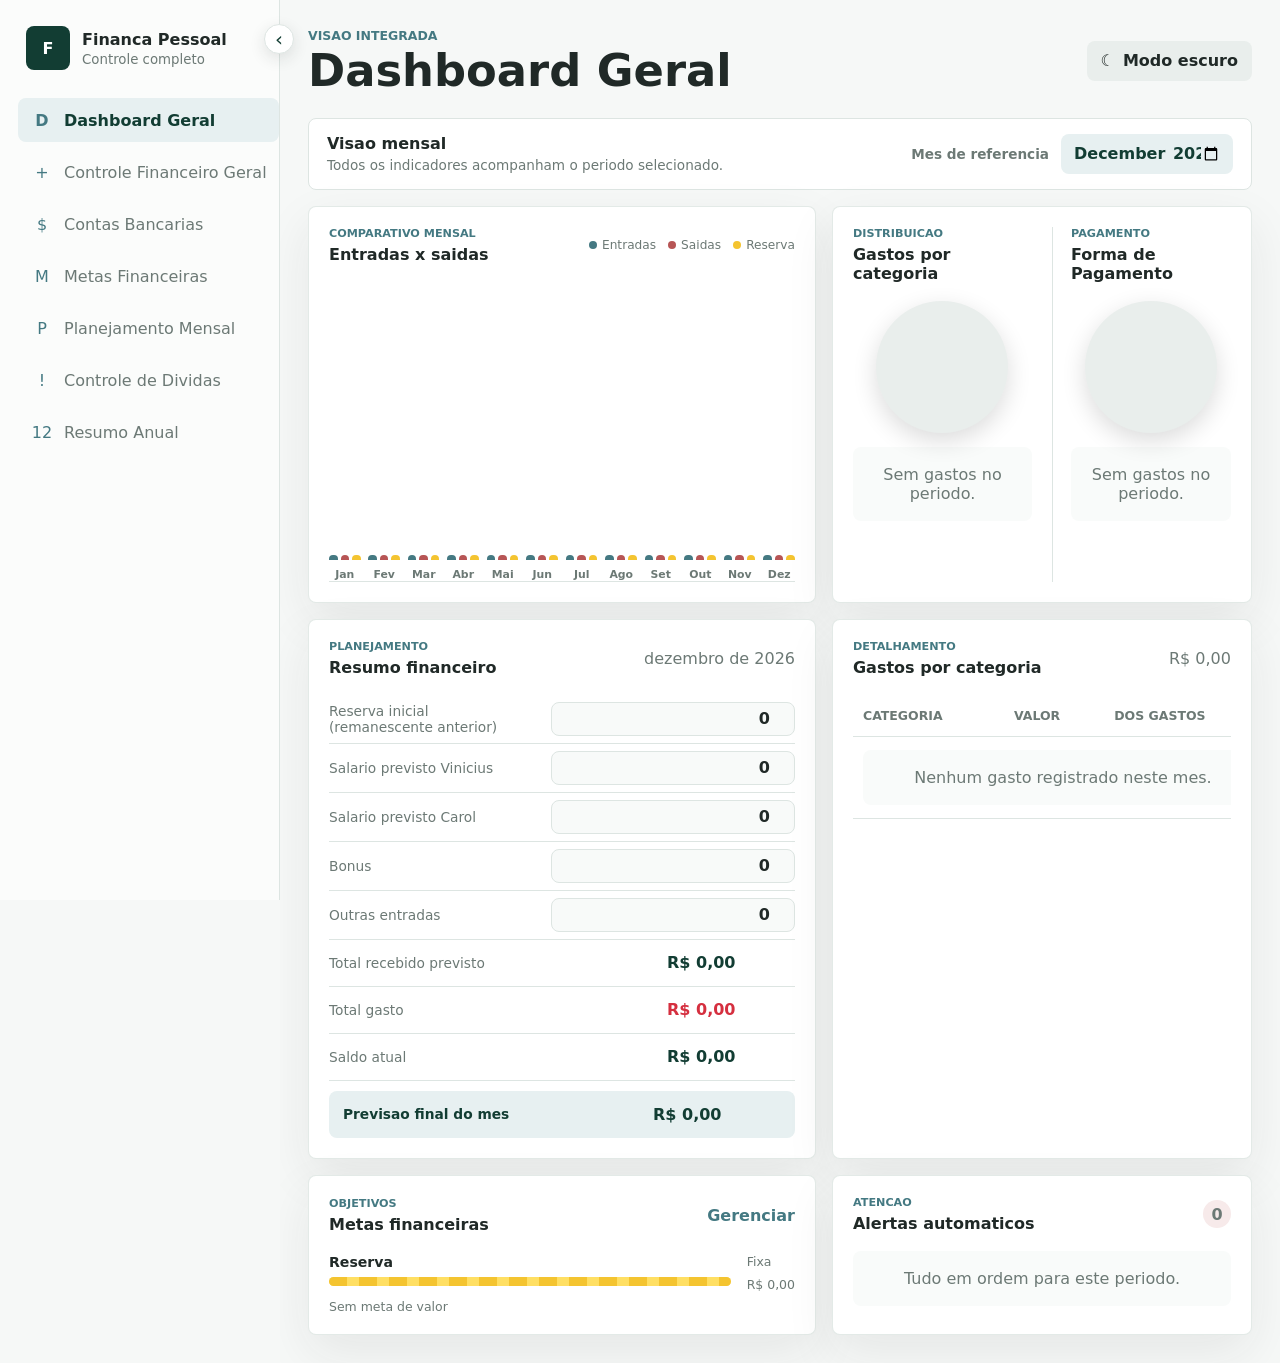
==== public/index.html @ 09a93bf5 "Ignora alertas sem data de vencimento" ====
<!doctype html>
<html lang="pt-BR">
  <head>
    <meta charset="UTF-8" />
    <meta name="viewport" content="width=device-width, initial-scale=1.0" />
    <title>Financa Pessoal</title>
    <link rel="stylesheet" href="styles.css?v=20260622-5" />
  </head>
  <body>
    <div class="app-shell">
      <aside class="sidebar" aria-label="Abas da planilha">
        <button class="sidebar-toggle" id="sidebarToggle" type="button" aria-label="Recolher menu lateral" title="Recolher menu lateral">
          <span aria-hidden="true">&#8249;</span>
        </button>
        <div class="brand">
          <span class="brand-mark">F</span>
          <div>
            <strong>Financa Pessoal</strong>
            <small>Controle completo</small>
          </div>
        </div>

        <nav class="tabs" id="tabs"></nav>
      </aside>

      <main class="workspace">
        <header class="topbar">
          <div>
            <p class="eyebrow">Visao integrada</p>
            <h1 id="pageTitle">Dashboard Geral</h1>
          </div>
          <div class="top-actions">
            <button class="theme-btn" id="themeToggle" type="button" aria-pressed="false" title="Ativar modo escuro">
              <span class="theme-icon" aria-hidden="true">&#9790;</span>
              <span id="themeLabel">Modo escuro</span>
            </button>
          </div>
        </header>

        <section class="view is-active" id="dashboard" aria-labelledby="Dashboard Geral">
          <div class="dashboard-toolbar">
            <div>
              <strong>Visao mensal</strong>
              <span>Todos os indicadores acompanham o periodo selecionado.</span>
            </div>
            <label class="month-filter">
              <span>Mes de referencia</span>
              <input type="month" id="dashboardMonth" />
            </label>
          </div>

          <div class="dashboard-layout">
            <article class="panel dashboard-flow">
              <div class="panel-head">
                <div>
                  <p class="panel-kicker">Comparativo mensal</p>
                  <h2>Entradas x saidas</h2>
                </div>
                <div class="chart-legend">
                  <span><i class="legend-dot income-dot"></i>Entradas</span>
                  <span><i class="legend-dot expense-dot"></i>Saidas</span>
                  <span><i class="legend-dot reserve-dot"></i>Reserva</span>
                </div>
              </div>
              <div class="annual-bar-chart dashboard-annual-chart" id="flowChart"></div>
            </article>

            <article class="panel dashboard-pies">
              <div class="pie-block">
                <div class="panel-head">
                  <div>
                    <p class="panel-kicker">Distribuicao</p>
                    <h2>Gastos por categoria</h2>
                  </div>
                </div>
                <div class="pie-content">
                  <div class="donut-chart" id="categoryPie"><span>R$ 0</span></div>
                  <div class="pie-legend" id="categoryLegend"></div>
                </div>
              </div>
              <div class="pie-block">
                <div class="panel-head">
                  <div>
                    <p class="panel-kicker">Pagamento</p>
                    <h2>Forma de Pagamento</h2>
                  </div>
                </div>
                <div class="pie-content">
                  <div class="donut-chart" id="paymentPie"><span>R$ 0</span></div>
                  <div class="pie-legend" id="paymentLegend"></div>
                </div>
              </div>
            </article>

            <article class="panel dashboard-summary">
              <div class="panel-head">
                <div>
                  <p class="panel-kicker">Planejamento</p>
                  <h2>Resumo financeiro</h2>
                </div>
                <span id="summaryMonthLabel"></span>
              </div>
              <div class="finance-summary" id="financeSummary">
                <label class="summary-row editable">
                  <span>Reserva inicial (remanescente anterior)</span>
                  <input type="number" step="0.01" data-plan-field="previousRemainder" />
                </label>
                <label class="summary-row editable">
                  <span>Salario previsto Vinicius</span>
                  <input type="number" step="0.01" data-plan-field="viniciusSalary" />
                </label>
                <label class="summary-row editable">
                  <span>Salario previsto Carol</span>
                  <input type="number" step="0.01" data-plan-field="carolSalary" />
                </label>
                <label class="summary-row editable">
                  <span>Bonus</span>
                  <input type="number" step="0.01" data-plan-field="bonus" />
                </label>
                <label class="summary-row editable">
                  <span>Outras entradas</span>
                  <input type="number" step="0.01" data-plan-field="otherIncome" />
                </label>
                <div class="summary-row total">
                  <span>Total recebido previsto</span>
                  <strong id="summaryReceived">R$ 0,00</strong>
                </div>
                <div class="summary-row">
                  <span>Total gasto</span>
                  <strong class="negative" id="summarySpent">R$ 0,00</strong>
                </div>
                <div class="summary-row total">
                  <span>Saldo atual</span>
                  <strong id="summaryBalance">R$ 0,00</strong>
                </div>
                <div class="summary-row forecast">
                  <span>Previsao final do mes</span>
                  <strong id="summaryForecast">R$ 0,00</strong>
                </div>
              </div>
            </article>

            <article class="panel dashboard-categories">
              <div class="panel-head">
                <div>
                  <p class="panel-kicker">Detalhamento</p>
                  <h2>Gastos por categoria</h2>
                </div>
                <span id="categoryTableTotal"></span>
              </div>
              <div class="table-wrap">
                <table class="compact-table">
                  <thead>
                    <tr>
                      <th>Categoria</th>
                      <th>Valor</th>
                      <th>Dos gastos</th>
                    </tr>
                  </thead>
                  <tbody id="categoryTable"></tbody>
                </table>
              </div>
            </article>

            <article class="panel dashboard-goals">
              <div class="panel-head">
                <div>
                  <p class="panel-kicker">Objetivos</p>
                  <h2>Metas financeiras</h2>
                </div>
                <button class="text-btn" data-jump="goals" type="button">Gerenciar</button>
              </div>
              <div class="dashboard-goal-list" id="dashboardGoals"></div>
            </article>

            <article class="panel dashboard-alerts">
              <div class="panel-head">
                <div>
                  <p class="panel-kicker">Atencao</p>
                  <h2>Alertas automaticos</h2>
                </div>
                <span class="alert-count" id="alertCount">0</span>
              </div>
              <div class="dashboard-alert-list" id="dashboardAlerts"></div>
            </article>
          </div>
        </section>

        <section class="view" id="transactions">
          <article class="panel transaction-panel">
            <div class="panel-head">
              <div>
                <p class="panel-kicker">Base central</p>
                <h2>Controle Financeiro Geral</h2>
              </div>
              <span id="transactionTotal"></span>
            </div>
            <form class="smart-entry-form" id="transactionForm">
              <label>
                <span>Data</span>
                <input type="date" name="date" required />
              </label>
              <label>
                <span>Tipo</span>
                <select name="type" required>
                  <option value="expense" selected>Saida</option>
                  <option value="income">Entrada</option>
                </select>
              </label>
              <label class="field-wide">
                <span>Descricao</span>
                <input name="description" placeholder="Ex.: Compra do mes" required />
              </label>
              <label>
                <span>Categoria</span>
                <select name="category" id="transactionCategory" required>
                  <option value="" selected disabled>--</option>
                  <option value="Mercado">Mercado</option>
                  <option value="Alimenta&ccedil;&atilde;o">Alimenta&ccedil;&atilde;o</option>
                  <option value="Transporte">Transporte</option>
                  <option value="Entretenimento">Entretenimento</option>
                  <option value="Lazer">Lazer</option>
                  <option value="D&iacute;vidas">D&iacute;vidas</option>
                  <option value="Contas">Contas</option>
                  <option value="Sa&uacute;de">Sa&uacute;de</option>
                  <option value="Cuidados Pessoais">Cuidados Pessoais</option>
                  <option value="Pets">Pets</option>
                  <option value="Presentes">Presentes</option>
                  <option value="Outros">Outros</option>
                </select>
              </label>
              <label class="other-category-field is-hidden" id="otherCategoryField">
                <span>Descreva a categoria</span>
                <input name="otherCategory" id="otherCategoryInput" placeholder="Ex.: Curso" />
              </label>
              <label class="conditional-entry-field is-hidden" id="dueDateField">
                <span>Data de vencimento</span>
                <input type="date" name="dueDate" id="dueDateInput" disabled />
              </label>
              <label>
                <span>Valor total</span>
                <input type="number" name="amount" min="0.01" step="0.01" placeholder="R$ 0,00" required />
              </label>
              <label>
                <span>Forma de pagamento</span>
                <select name="payment" id="paymentSelect" required>
                  <option value="Pix">Pix</option>
                  <option value="Assa&iacute;">Assa&iacute;</option>
                  <option value="Inter">Inter</option>
                  <option value="Nubank">Nubank</option>
                  <option value="D&eacute;bito Vinicius">D&eacute;bito Vinicius</option>
                  <option value="D&eacute;bito Carol">D&eacute;bito Carol</option>
                </select>
              </label>
              <label class="conditional-entry-field is-hidden" id="installmentField">
                <span>Parcelado</span>
                <select name="installment" id="installmentSelect" required>
                  <option value="Nao">N&atilde;o</option>
                  <option value="Sim">Sim</option>
                </select>
              </label>
              <label class="conditional-entry-field is-hidden" id="installmentCountField">
                <span>Quantidade de parcelas</span>
                <input type="number" name="installmentCount" id="installmentCount" min="2" max="120" value="2" disabled required />
              </label>
              <label>
                <span>Status</span>
                <select name="status" required>
                  <option value="paid">Pago</option>
                  <option value="pending">Pendente</option>
                </select>
              </label>
              <label>
                <span>Recorrente</span>
                <select name="recurring" id="recurringSelect" required>
                  <option value="Nao">N&atilde;o</option>
                  <option value="Sim">Sim</option>
                </select>
              </label>
              <label>
                <span>Gastos por terceiro</span>
                <select name="thirdParty" id="thirdPartySelect" required>
                  <option value="Nao">N&atilde;o</option>
                  <option value="Sim">Sim</option>
                </select>
              </label>
              <label class="conditional-entry-field is-hidden" id="thirdPartyNameField">
                <span>Nome do terceiro</span>
                <select name="thirdPartyName" id="thirdPartyName" disabled>
                  <option value="Mae">M&atilde;e</option>
                  <option value="Outros">Outros</option>
                </select>
              </label>
              <div class="form-submit">
                <small id="installmentPreview">Um unico lancamento sera criado.</small>
                <button class="primary-btn" type="submit">Adicionar lancamento</button>
              </div>
            </form>
            <div class="monthly-tables" id="transactionsTable"></div>
          </article>
        </section>

        <section class="view" id="accounts">
          <div class="bank-month-toolbar">
            <div>
              <strong>Periodo dos cartoes</strong>
              <span>Os valores e gastos abaixo consideram apenas o mes selecionado.</span>
            </div>
            <label>
              <span>Mes de referencia</span>
              <input type="month" id="bankMonthFilter" />
            </label>
          </div>

          <div class="bank-summary">
            <div>
              <p class="panel-kicker">Consolidado</p>
              <h2>Resumo geral bancario</h2>
            </div>
            <span>Atualizado automaticamente pelos lancamentos pagos</span>
            <div class="bank-summary-metrics bank-summary-single">
              <div><small>Saldo final</small><strong class="negative" id="accountsTotal">R$ 0,00</strong></div>
            </div>
          </div>

          <div class="bank-cards" id="accountsCards">
            <div class="bank-card-column">
              <article class="bank-card bank-assai" data-bank-card="Assai">
                <button class="bank-menu-button" data-bank-menu="Assai" type="button" aria-label="Opcoes do cartao Assai" title="Mais opcoes">&#8942;</button>
                <div class="bank-card-head">
                  <span class="bank-monogram">A</span>
                  <div><p>Cartao de credito</p><h2>Assa&iacute;</h2></div>
                </div>
                <div class="bank-card-balance"><span>Saldo final</span><strong data-bank-balance>R$ 0,00</strong></div>
                <div class="bank-card-dates">
                  <div><span>Fechamento do cartao</span><strong data-bank-closing-date>--/--/--</strong></div>
                  <div><span>Vencimento da fatura</span><strong data-bank-due-date>--/--/--</strong></div>
                </div>
              </article>
              <label class="bank-invoice-status">
                <span>Status da fatura</span>
                <select data-bank-invoice-status="Assai">
                  <option value="pending">Pendente</option>
                  <option value="paid">Pago</option>
                </select>
              </label>
              <details class="bank-expense-details" data-bank-details="Assai">
                <summary><span>Gastos no Assa&iacute;</span><strong data-bank-expense-count>0</strong></summary>
                <div class="bank-expense-list" data-bank-expense-list></div>
              </details>
            </div>

            <div class="bank-card-column">
              <article class="bank-card bank-inter" data-bank-card="Inter">
                <button class="bank-menu-button" data-bank-menu="Inter" type="button" aria-label="Opcoes do cartao Inter" title="Mais opcoes">&#8942;</button>
                <div class="bank-card-head">
                  <span class="bank-monogram">I</span>
                  <div><p>Cartao de credito</p><h2>Inter</h2></div>
                </div>
                <div class="bank-card-balance"><span>Saldo final</span><strong data-bank-balance>R$ 0,00</strong></div>
                <div class="bank-card-dates">
                  <div><span>Fechamento do cartao</span><strong data-bank-closing-date>--/--/--</strong></div>
                  <div><span>Vencimento da fatura</span><strong data-bank-due-date>--/--/--</strong></div>
                </div>
              </article>
              <label class="bank-invoice-status">
                <span>Status da fatura</span>
                <select data-bank-invoice-status="Inter">
                  <option value="pending">Pendente</option>
                  <option value="paid">Pago</option>
                </select>
              </label>
              <details class="bank-expense-details" data-bank-details="Inter">
                <summary><span>Gastos no Inter</span><strong data-bank-expense-count>0</strong></summary>
                <div class="bank-expense-list" data-bank-expense-list></div>
              </details>
            </div>

            <div class="bank-card-column">
              <article class="bank-card bank-nubank" data-bank-card="Nubank">
                <button class="bank-menu-button" data-bank-menu="Nubank" type="button" aria-label="Opcoes do cartao Nubank" title="Mais opcoes">&#8942;</button>
                <div class="bank-card-head">
                  <span class="bank-monogram">N</span>
                  <div><p>Cartao de credito</p><h2>Nubank</h2></div>
                </div>
                <div class="bank-card-balance"><span>Saldo final</span><strong data-bank-balance>R$ 0,00</strong></div>
                <div class="bank-card-dates">
                  <div><span>Fechamento do cartao</span><strong data-bank-closing-date>--/--/--</strong></div>
                  <div><span>Vencimento da fatura</span><strong data-bank-due-date>--/--/--</strong></div>
                </div>
              </article>
              <label class="bank-invoice-status">
                <span>Status da fatura</span>
                <select data-bank-invoice-status="Nubank">
                  <option value="pending">Pendente</option>
                  <option value="paid">Pago</option>
                </select>
              </label>
              <details class="bank-expense-details" data-bank-details="Nubank">
                <summary><span>Gastos no Nubank</span><strong data-bank-expense-count>0</strong></summary>
                <div class="bank-expense-list" data-bank-expense-list></div>
              </details>
            </div>
          </div>

        </section>

        <section class="view" id="goals">
          <div class="goals-layout">
            <div class="goals-main">
              <article class="panel">
                <div class="panel-head">
                  <div>
                    <p class="panel-kicker">Objetivos</p>
                    <h2>Metas financeiras</h2>
                  </div>
                  <span id="goalsTotal"></span>
                </div>
                <div class="table-wrap">
                  <table class="goals-table">
                    <thead>
                      <tr>
                        <th>Nome da meta</th>
                        <th>Valor alvo</th>
                        <th>Valor atual</th>
                        <th>Depositado no ultimo mes</th>
                        <th>Progresso</th>
                        <th>Barra visual</th>
                        <th></th>
                      </tr>
                    </thead>
                    <tbody id="goalList"></tbody>
                  </table>
                </div>
              </article>

              <article class="panel goal-movement-panel">
                <div class="panel-head">
                  <div>
                    <p class="panel-kicker">Movimentacao</p>
                    <h2>Adicionar valor para metas</h2>
                  </div>
                  <span>Atualiza o progresso automaticamente</span>
                </div>
                <form class="goal-movement-form" id="goalMovementForm">
                  <label>
                    <span>Meta</span>
                    <select name="goalId" id="goalMovementSelect" required></select>
                  </label>
                  <label>
                    <span>Movimento</span>
                    <select name="operation" required>
                      <option value="add">Adicionar valor</option>
                      <option value="remove">Retirar valor</option>
                    </select>
                  </label>
                  <label>
                    <span>Valor</span>
                    <input type="number" name="amount" min="0.01" step="0.01" placeholder="R$ 0,00" required />
                  </label>
                  <label>
                    <span>Quem adicionou</span>
                    <select name="person" required>
                      <option value="Carol">Carol</option>
                      <option value="Vinicius">Vinicius</option>
                    </select>
                  </label>
                  <label>
                    <span>Data</span>
                    <input type="date" name="date" id="goalMovementDate" required />
                  </label>
                  <div class="new-goal-fields is-hidden" id="newGoalFields">
                    <label>
                      <span>Nome da nova meta</span>
                      <input name="newGoalName" placeholder="Ex.: Reforma" />
                    </label>
                    <label>
                      <span>Valor alvo</span>
                      <input type="number" name="newGoalTarget" min="1" step="0.01" placeholder="R$ 0,00" />
                    </label>
                  </div>
                  <button class="primary-btn" type="submit">Salvar movimento</button>
                </form>
              </article>
            </div>

            <aside class="wishlist-panel" id="wishlistPanel">
              <button class="wishlist-collapse-button" id="wishlistCollapseButton" type="button" aria-label="Minimizar wishlist" title="Minimizar wishlist">&gt;</button>
              <div class="wishlist-collapsed-label" aria-hidden="true">
                <span>W</span><span>I</span><span>S</span><span>H</span><span>L</span><span>I</span><span>S</span><span>T</span>
              </div>
              <div class="wishlist-content">
              <div class="panel-head">
                <div>
                  <p class="panel-kicker">Desejos</p>
                  <h2>Wishlist</h2>
                </div>
                <span id="wishlistCount">0 itens</span>
              </div>

              <details class="wishlist-add">
                <summary>Adicionar item</summary>
                <form id="wishlistForm">
                  <input type="hidden" name="id" />
                  <label>
                    <span>Objetivo</span>
                    <input name="objective" placeholder="Ex.: Notebook" required />
                  </label>
                  <label>
                    <span>Valor</span>
                    <input type="number" name="value" min="0" step="0.01" placeholder="Opcional" />
                  </label>
                  <label>
                    <span>Responsavel</span>
                    <select name="responsible" required>
                      <option value="Carol">Carol</option>
                      <option value="Vinicius">Vinicius</option>
                    </select>
                  </label>
                  <label>
                    <span>Link do site</span>
                    <input type="url" name="link" placeholder="https://..." />
                  </label>
                  <label>
                    <span>Foto (URL)</span>
                    <input type="url" name="photo" placeholder="https://..." />
                  </label>
                  <button class="primary-btn" type="submit">Salvar item</button>
                </form>
              </details>

              <div class="wishlist-list" id="wishlistList"></div>
              </div>
            </aside>
          </div>
        </section>

        <section class="view" id="planning">
          <article class="panel">
            <div class="panel-head">
              <div>
                <p class="panel-kicker">Orcamento</p>
                <h2>Planejamento mensal</h2>
              </div>
              <label class="planning-month-filter">
                <span>Mes de referencia</span>
                <input type="month" id="planningMonthFilter" />
              </label>
            </div>
            <div class="planning-summary">
              <div><span>Total planejado</span><strong id="budgetPlannedTotal">R$ 0,00</strong></div>
              <div><span>Total realizado</span><strong id="budgetRealizedTotal">R$ 0,00</strong></div>
              <div><span>Diferença</span><strong id="budgetDifferenceTotal">R$ 0,00</strong></div>
            </div>
            <form class="entry-form compact planning-entry" id="budgetForm">
              <select name="category" id="budgetCategorySelect" required></select>
              <input type="number" name="planned" min="0" step="0.01" placeholder="Valor planejado" required />
              <button class="primary-btn" type="submit">Adicionar planejamento</button>
            </form>
            <div class="table-wrap">
              <table class="planning-table">
                <thead>
                  <tr>
                    <th>Categoria</th>
                    <th>Valor planejado</th>
                    <th>Valor realizado</th>
                    <th>Diferença</th>
                    <th>Consumo</th>
                    <th>Status</th>
                    <th></th>
                  </tr>
                </thead>
                <tbody id="budgetTable"></tbody>
              </table>
            </div>
          </article>
        </section>

        <section class="view" id="debts">
          <article class="panel debt-panel">
            <div class="panel-head">
              <div>
                <p class="panel-kicker">Compromissos</p>
                <h2>Controle de dividas</h2>
              </div>
              <span id="debtTotal"></span>
            </div>
            <form class="debt-entry-form" id="debtForm">
              <label>
                <span>Nome da divida</span>
                <input name="name" placeholder="Ex.: Financiamento" required />
              </label>
              <label>
                <span>Para quem devemos pagar</span>
                <input name="creditor" placeholder="Credor" required />
              </label>
              <label>
                <span>Valor total</span>
                <input type="number" name="total" min="0.01" step="0.01" required />
              </label>
              <label>
                <span>Numero de parcelas</span>
                <input type="number" name="installmentCount" min="1" max="600" required />
              </label>
              <label>
                <span>Parcela atual</span>
                <input type="number" name="currentInstallment" min="0" value="0" required />
              </label>
              <label>
                <span>Primeira parcela</span>
                <input type="date" name="startDate" required />
              </label>
              <button class="primary-btn" type="submit">Adicionar divida</button>
            </form>
            <div class="table-wrap">
              <table class="debt-table">
                <thead>
                  <tr>
                    <th>Nome da divida</th>
                    <th>Para quem pagar</th>
                    <th>Valor total</th>
                    <th>Numero de parcelas</th>
                    <th>Parcela atual</th>
                    <th>Valor da parcela</th>
                    <th>Valor pago atual</th>
                    <th>Previsao de quitacao</th>
                  </tr>
                </thead>
                <tbody id="debtCards"></tbody>
              </table>
            </div>
          </article>
        </section>

        <section class="view" id="annual">
          <div class="annual-toolbar">
            <div>
              <strong>Visao anual consolidada</strong>
              <span>Entradas, saidas e evolucao financeira do periodo.</span>
            </div>
            <label>
              <span>Ano de referencia</span>
              <select id="annualYearFilter"></select>
            </label>
          </div>

          <div class="annual-summary-grid">
            <article class="annual-metric">
              <span>Total de entradas</span>
              <strong class="positive" id="annualIncomeTotal">R$ 0,00</strong>
              <small>Receitas registradas no ano</small>
            </article>
            <article class="annual-metric">
              <span>Total de saidas</span>
              <strong class="negative" id="annualExpenseTotal">R$ 0,00</strong>
              <small>Despesas registradas no ano</small>
            </article>
            <article class="annual-metric">
              <span>Metas atingidas</span>
              <strong id="annualGoalsReached">0</strong>
              <small id="annualGoalsCaption">Nenhuma meta cadastrada</small>
            </article>
          </div>

          <div class="annual-charts-grid">
            <article class="panel">
              <div class="panel-head">
                <div>
                  <p class="panel-kicker">Comparativo mensal</p>
                  <h2>Entradas x saidas</h2>
                </div>
                <div class="chart-legend">
                  <span><i class="legend-dot income-dot"></i>Entradas</span>
                  <span><i class="legend-dot expense-dot"></i>Saidas</span>
                </div>
              </div>
              <div class="annual-bar-chart" id="annualBarChart"></div>
            </article>

            <article class="panel">
              <div class="panel-head">
                <div>
                  <p class="panel-kicker">Patrimonio</p>
                  <h2>Evolucao do saldo acumulado</h2>
                </div>
                <strong id="annualFinalBalance">R$ 0,00</strong>
              </div>
              <div class="annual-line-chart" id="annualLineChart"></div>
            </article>
          </div>

          <article class="panel annual-table-panel">
            <div class="panel-head">
              <div>
                <p class="panel-kicker">Detalhamento</p>
                <h2>Resumo mensal</h2>
              </div>
              <span id="annualYear"></span>
            </div>
            <div class="table-wrap">
              <table>
                <thead>
                  <tr>
                    <th>Mes</th>
                    <th>Receitas</th>
                    <th>Despesas</th>
                    <th>Resultado</th>
                    <th>Economia</th>
                  </tr>
                </thead>
                <tbody id="annualTable"></tbody>
              </table>
            </div>
          </article>
        </section>
      </main>
    </div>

    <div class="row-action-menu" id="rowActionMenu" hidden>
      <button type="button" data-row-action="edit">Editar</button>
      <button type="button" data-row-action="remove">Remover</button>
      <button class="danger-option" type="button" data-row-action="remove-recurring">Remover recorrente</button>
    </div>

    <div class="row-action-menu" id="goalActionMenu" hidden>
      <button type="button" data-goal-action="edit">Editar</button>
      <button class="danger-option" type="button" data-goal-action="remove">Remover</button>
    </div>

    <div class="row-action-menu" id="budgetActionMenu" hidden>
      <button type="button" data-budget-action="edit">Editar</button>
      <button class="danger-option" type="button" data-budget-action="remove">Remover</button>
    </div>

    <div class="row-action-menu" id="bankActionMenu" hidden>
      <button type="button" data-bank-action="edit">Editar</button>
    </div>

    <dialog class="edit-dialog goal-edit-dialog" id="editBudgetDialog">
      <form method="dialog" id="editBudgetForm">
        <div class="dialog-head">
          <div>
            <p class="panel-kicker">Planejamento</p>
            <h2>Editar planejamento</h2>
          </div>
          <button class="dialog-close" type="button" data-close-budget-dialog aria-label="Fechar">&times;</button>
        </div>
        <input type="hidden" name="id" />
        <div class="edit-form-grid">
          <label class="field-wide">
            <span>Categoria</span>
            <select name="category" id="editBudgetCategory" required></select>
          </label>
          <label class="field-wide">
            <span>Valor planejado</span>
            <input type="number" name="planned" min="0" step="0.01" required />
          </label>
        </div>
        <div class="dialog-actions">
          <button class="ghost-btn" type="button" data-close-budget-dialog>Cancelar</button>
          <button class="primary-btn" type="submit">Salvar alteracoes</button>
        </div>
      </form>
    </dialog>

    <dialog class="edit-dialog goal-edit-dialog" id="editGoalDialog">
      <form method="dialog" id="editGoalForm">
        <div class="dialog-head">
          <div>
            <p class="panel-kicker">Meta financeira</p>
            <h2>Editar meta</h2>
          </div>
          <button class="dialog-close" type="button" data-close-goal-dialog aria-label="Fechar">&times;</button>
        </div>
        <input type="hidden" name="id" />
        <div class="edit-form-grid">
          <label class="field-wide">
            <span>Nome da meta</span>
            <input name="name" required />
          </label>
          <label class="field-wide">
            <span>Valor da meta</span>
            <input type="number" name="target" min="1" step="0.01" required />
          </label>
        </div>
        <div class="dialog-actions">
          <button class="ghost-btn" type="button" data-close-goal-dialog>Cancelar</button>
          <button class="primary-btn" type="submit">Salvar alteracoes</button>
        </div>
      </form>
    </dialog>

    <dialog class="edit-dialog" id="editTransactionDialog">
      <form method="dialog" id="editTransactionForm">
        <div class="dialog-head">
          <div>
            <p class="panel-kicker">Lancamento</p>
            <h2>Editar registro</h2>
          </div>
          <button class="dialog-close" type="button" data-close-dialog aria-label="Fechar">&times;</button>
        </div>
        <input type="hidden" name="id" />
        <div class="edit-form-grid">
          <label>
            <span>Data</span>
            <input type="date" name="date" required />
          </label>
          <label>
            <span>Tipo</span>
            <select name="type" required>
              <option value="income">Entrada</option>
              <option value="expense">Saida</option>
            </select>
          </label>
          <label class="field-wide">
            <span>Descricao</span>
            <input name="description" required />
          </label>
          <label>
            <span>Categoria</span>
            <input name="category" required />
          </label>
          <label class="conditional-entry-field is-hidden" id="editDueDateField">
            <span>Data de vencimento</span>
            <input type="date" name="dueDate" id="editDueDateInput" disabled />
          </label>
          <label>
            <span>Valor</span>
            <input type="number" name="amount" min="0.01" step="0.01" required />
          </label>
          <label>
            <span>Forma de pagamento</span>
            <select name="payment" required>
              <option value="Pix">Pix</option>
              <option value="Assa&iacute;">Assa&iacute;</option>
              <option value="Inter">Inter</option>
              <option value="Nubank">Nubank</option>
              <option value="D&eacute;bito Vinicius">D&eacute;bito Vinicius</option>
              <option value="D&eacute;bito Carol">D&eacute;bito Carol</option>
            </select>
          </label>
          <label>
            <span>Status</span>
            <select name="status" required>
              <option value="paid">Pago</option>
              <option value="pending">Pendente</option>
            </select>
          </label>
          <label>
            <span>Recorrente</span>
            <select name="recurring" required>
              <option value="Nao">N&atilde;o</option>
              <option value="Sim">Sim</option>
            </select>
          </label>
          <label>
            <span>Gastos por terceiro</span>
            <select name="thirdParty" id="editThirdPartySelect" required>
              <option value="Nao">N&atilde;o</option>
              <option value="Sim">Sim</option>
            </select>
          </label>
          <label class="conditional-entry-field is-hidden" id="editThirdPartyNameField">
            <span>Nome do terceiro</span>
            <select name="thirdPartyName" id="editThirdPartyName" disabled>
              <option value="Mae">M&atilde;e</option>
              <option value="Outros">Outros</option>
            </select>
          </label>
        </div>
        <p class="edit-scope-note" id="editScopeNote">
          Escolha como aplicar as alteracoes nesta serie.
        </p>
        <div class="dialog-actions">
          <button class="ghost-btn" type="button" data-close-dialog>Cancelar</button>
          <button class="ghost-btn series-save-button" type="submit" data-edit-scope="future">Salvar deste mes em diante</button>
          <button class="primary-btn series-save-button" type="submit" data-edit-scope="all">Salvar em toda a serie</button>
          <button class="primary-btn single-save-button" type="submit" data-edit-scope="single">Salvar alteracoes</button>
        </div>
      </form>
    </dialog>

    <dialog class="edit-dialog bank-edit-dialog" id="editBankDialog">
      <form method="dialog" id="editBankForm">
        <div class="dialog-head">
          <div>
            <p class="panel-kicker">Cartao de credito</p>
            <h2>Editar ciclo da fatura</h2>
          </div>
          <button class="dialog-close" type="button" data-close-bank-dialog aria-label="Fechar">&times;</button>
        </div>
        <input type="hidden" name="bank" />
        <input type="hidden" name="referenceMonth" />
        <div class="edit-form-grid">
          <label>
            <span>Data de fechamento</span>
            <input type="date" name="closingDate" required />
          </label>
          <label>
            <span>Data de vencimento</span>
            <input type="date" name="dueDate" required />
          </label>
        </div>
        <div class="dialog-actions">
          <button class="ghost-btn" type="button" data-close-bank-dialog>Cancelar</button>
          <button class="primary-btn" type="submit">Salvar alteracoes</button>
        </div>
      </form>
    </dialog>

    <script src="app.js?v=20260622-11"></script>
  </body>
</html>
---- public/styles.css ----
:root {
  --ice: #f6f8f7;
  --soft-gray: #e9eeec;
  --panel: #ffffff;
  --graphite: #202927;
  --muted: #6c7975;
  --green: #123d33;
  --green-2: #1f5f4f;
  --petrol: #447982;
  --petrol-soft: #e7f0f1;
  --red: #b75555;
  --red-soft: #f7eaea;
  --line: #dde5e2;
  --shadow: 0 18px 50px rgba(32, 41, 39, 0.08);
}

* {
  box-sizing: border-box;
}

body {
  margin: 0;
  min-height: 100vh;
  color: var(--graphite);
  background: var(--ice);
  font-family: Inter, ui-sans-serif, system-ui, -apple-system, BlinkMacSystemFont, "Segoe UI", sans-serif;
}

button,
input,
select {
  font: inherit;
}

button {
  cursor: pointer;
}

.app-shell {
  display: grid;
  grid-template-columns: 280px 1fr;
  min-height: 100vh;
  transition: grid-template-columns 180ms ease;
}

.sidebar {
  position: sticky;
  top: 0;
  height: 100vh;
  padding: 26px 18px;
  background: #fbfcfb;
  border-right: 1px solid var(--line);
  transition: padding 180ms ease;
}

.sidebar-toggle {
  position: absolute;
  z-index: 5;
  top: 24px;
  right: -15px;
  display: grid;
  place-items: center;
  width: 30px;
  height: 30px;
  padding: 0;
  border: 1px solid var(--line);
  border-radius: 50%;
  color: var(--green);
  background: var(--panel);
  box-shadow: 0 5px 16px rgba(32, 41, 39, 0.12);
  font-size: 1.25rem;
  line-height: 1;
}

.brand {
  display: flex;
  align-items: center;
  gap: 12px;
  padding: 0 8px 28px;
}

.brand-mark {
  display: grid;
  place-items: center;
  width: 44px;
  height: 44px;
  border-radius: 8px;
  color: #fff;
  background: var(--green);
  font-weight: 800;
  flex: 0 0 auto;
}

.brand strong,
.brand small {
  display: block;
}

.brand small {
  color: var(--muted);
  margin-top: 3px;
}

.tabs {
  display: grid;
  gap: 8px;
}

.tab-btn {
  display: flex;
  align-items: center;
  gap: 10px;
  width: 100%;
  min-height: 44px;
  padding: 11px 12px;
  border: 0;
  border-radius: 8px;
  color: var(--muted);
  background: transparent;
  text-align: left;
}

.tab-btn span {
  overflow: hidden;
  text-overflow: ellipsis;
  white-space: nowrap;
}

.tab-btn::before {
  content: attr(data-icon);
  display: grid;
  place-items: center;
  width: 24px;
  color: var(--petrol);
}

.tab-btn.is-active {
  color: var(--green);
  background: var(--petrol-soft);
  font-weight: 700;
}

.workspace {
  padding: 28px;
  overflow: hidden;
}

.topbar {
  display: flex;
  justify-content: space-between;
  gap: 20px;
  align-items: center;
  margin-bottom: 24px;
}

.eyebrow {
  margin: 0 0 6px;
  color: var(--petrol);
  font-size: 0.78rem;
  font-weight: 800;
  letter-spacing: 0;
  text-transform: uppercase;
}

h1,
h2,
p {
  margin-top: 0;
}

h1 {
  margin-bottom: 0;
  font-size: clamp(1.8rem, 4vw, 2.8rem);
  line-height: 1;
  letter-spacing: 0;
}

h2 {
  margin-bottom: 0;
  font-size: 1rem;
}

.top-actions,
.panel-head {
  display: flex;
  align-items: center;
  justify-content: space-between;
  gap: 12px;
}

.primary-btn,
.ghost-btn,
.theme-btn,
.text-btn,
.danger-btn {
  min-height: 40px;
  border: 0;
  border-radius: 8px;
  padding: 0 14px;
  font-weight: 750;
}

.theme-btn {
  display: inline-flex;
  align-items: center;
  gap: 8px;
  color: var(--graphite);
  background: var(--soft-gray);
}

.theme-icon {
  font-size: 1rem;
  line-height: 1;
}

body.dark-mode {
  --ice: #111614;
  --soft-gray: #29312e;
  --panel: #1b211f;
  --graphite: #edf2f0;
  --muted: #a9b5b1;
  --green: #8bc7b5;
  --green-2: #77d0b4;
  --petrol: #76aeb5;
  --petrol-soft: #253a3b;
  --red: #ef8b8b;
  --red-soft: #462a2a;
  --line: #35403c;
  --shadow: 0 18px 50px rgba(0, 0, 0, 0.26);
}

body.dark-mode .sidebar,
body.dark-mode .tab-btn,
body.dark-mode input,
body.dark-mode select,
body.dark-mode .edit-dialog,
body.dark-mode .row-action-menu,
body.dark-mode .wishlist-panel,
body.dark-mode .wishlist-item,
body.dark-mode .wishlist-add,
body.dark-mode .bank-expense-details,
body.dark-mode .monthly-table-section,
body.dark-mode .month-tab,
body.dark-mode .dashboard-toolbar,
body.dark-mode .bank-summary,
body.dark-mode .bank-month-toolbar {
  background-color: var(--panel);
  color: var(--graphite);
}

body.dark-mode .sidebar {
  border-color: var(--line);
}

body.dark-mode .tab-btn.is-active,
body.dark-mode .month-tab.is-active,
body.dark-mode .primary-btn,
body.dark-mode .brand-mark {
  color: #10201b;
  background: #8bc7b5;
}

body.dark-mode .ghost-btn,
body.dark-mode .theme-btn,
body.dark-mode .dialog-close,
body.dark-mode .month-tabs-arrow {
  color: var(--graphite);
  background: var(--soft-gray);
}

body.dark-mode .metric-card,
body.dark-mode .panel,
body.dark-mode .mini-card {
  background: var(--panel);
  border-color: var(--line);
}

body.dark-mode th,
body.dark-mode .finance-table th {
  background: #222a27;
}

body.dark-mode tbody tr:hover {
  background: #222a27;
}

body.dark-mode .monthly-table-head,
body.dark-mode .summary-row input,
body.dark-mode .smart-entry-form,
body.dark-mode .debt-entry-form,
body.dark-mode .new-goal-fields,
body.dark-mode .planning-summary > div,
body.dark-mode .bank-summary-metrics > div,
body.dark-mode .empty-state,
body.dark-mode .action-list li,
body.dark-mode .goal-item,
body.dark-mode .dashboard-alert-item {
  background: #222a27;
}

body.dark-mode .wishlist-image {
  background: #252d2a;
}

body.dark-mode .status-select.paid {
  color: #b9ead9;
  background: #26463b;
}

body.dark-mode .budget-row-near {
  background: #332f1f;
}

body.dark-mode .budget-row-over {
  background: #352323;
}

.primary-btn {
  color: #fff;
  background: var(--green);
}

.ghost-btn {
  color: var(--green);
  background: var(--soft-gray);
}

.text-btn {
  color: var(--petrol);
  background: transparent;
  padding: 0;
}

.danger-btn {
  min-height: 32px;
  color: var(--red);
  background: var(--red-soft);
}

.view {
  display: none;
}

.view.is-active {
  display: block;
}

.summary-grid,
.dashboard-grid,
.cards-grid {
  display: grid;
  gap: 16px;
}

.summary-grid {
  grid-template-columns: repeat(4, minmax(0, 1fr));
  margin-bottom: 16px;
}

.dashboard-grid {
  grid-template-columns: repeat(3, minmax(0, 1fr));
}

.dashboard-toolbar {
  display: flex;
  align-items: center;
  justify-content: space-between;
  gap: 20px;
  min-height: 72px;
  margin-bottom: 16px;
  padding: 14px 18px;
  background: var(--panel);
  border: 1px solid var(--line);
  border-radius: 8px;
}

.dashboard-toolbar strong,
.dashboard-toolbar span {
  display: block;
}

.dashboard-toolbar span {
  margin-top: 4px;
  color: var(--muted);
  font-size: 0.85rem;
}

.month-filter {
  display: flex;
  align-items: center;
  gap: 12px;
}

.month-filter span {
  margin: 0;
  font-weight: 700;
}

.month-filter input {
  width: 172px;
  color: var(--green);
  font-weight: 800;
  background: var(--petrol-soft);
  border-color: transparent;
}

.dashboard-layout {
  display: grid;
  grid-template-columns: minmax(0, 1.25fr) minmax(420px, 0.9fr);
  grid-template-areas:
    "flow pies"
    "summary categories"
    "goals alerts";
  gap: 16px;
  align-items: stretch;
}

.dashboard-flow {
  grid-area: flow;
}

.dashboard-pies {
  grid-area: pies;
  display: grid;
  grid-template-columns: repeat(2, minmax(0, 1fr));
  gap: 20px;
}

.dashboard-summary {
  grid-area: summary;
}

.dashboard-categories {
  grid-area: categories;
}

.dashboard-goals {
  grid-area: goals;
}

.dashboard-alerts {
  grid-area: alerts;
}

.panel-kicker {
  margin: 0 0 5px;
  color: var(--petrol);
  font-size: 0.7rem;
  font-weight: 850;
  text-transform: uppercase;
}

.chart-legend {
  display: flex;
  flex-wrap: wrap;
  gap: 12px;
  color: var(--muted);
  font-size: 0.76rem;
}

.chart-legend span {
  display: inline-flex;
  align-items: center;
  gap: 5px;
}

.legend-dot {
  width: 8px;
  height: 8px;
  border-radius: 50%;
}

.income-dot {
  background: var(--petrol);
}

.expense-dot {
  background: var(--red);
}

.reserve-dot {
  background: #f4c430;
}

.comparison-chart {
  display: grid;
  grid-template-columns: repeat(5, minmax(48px, 1fr));
  align-items: end;
  gap: 14px;
  min-height: 225px;
  padding-top: 12px;
  border-bottom: 1px solid var(--line);
}

.comparison-group {
  display: grid;
  grid-template-rows: 1fr auto;
  gap: 9px;
  height: 205px;
  text-align: center;
}

.comparison-bars {
  display: flex;
  align-items: flex-end;
  justify-content: center;
  gap: 5px;
  min-height: 170px;
}

.comparison-bar {
  position: relative;
  width: min(24px, 38%);
  min-height: 3px;
  border-radius: 5px 5px 0 0;
  background: var(--petrol);
}

.comparison-bar.expense {
  background: var(--red);
}

.comparison-bar:hover::after {
  content: attr(data-value);
  position: absolute;
  left: 50%;
  bottom: calc(100% + 7px);
  z-index: 2;
  transform: translateX(-50%);
  padding: 5px 7px;
  border-radius: 6px;
  color: #fff;
  background: var(--graphite);
  font-size: 0.68rem;
  white-space: nowrap;
}

.comparison-group > span {
  color: var(--muted);
  font-size: 0.74rem;
  font-weight: 750;
}

.pie-block + .pie-block {
  padding-left: 18px;
  border-left: 1px solid var(--line);
}

.pie-content {
  display: grid;
  justify-items: center;
  gap: 14px;
}

.donut-chart {
  position: relative;
  width: 132px;
  height: 132px;
  border-radius: 50%;
  background: conic-gradient(var(--soft-gray) 0 100%);
  box-shadow: 0 8px 24px rgba(0, 0, 0, 0.14);
}

.donut-chart::before {
  display: none;
}

.donut-chart span {
  display: none;
}

.pie-legend {
  display: grid;
  gap: 7px;
  width: 100%;
}

.pie-legend-row {
  display: grid;
  grid-template-columns: 8px minmax(0, 1fr) auto;
  align-items: center;
  gap: 7px;
  color: var(--muted);
  font-size: 0.72rem;
}

.pie-legend-row i {
  width: 8px;
  height: 8px;
  border-radius: 2px;
}

.pie-legend-row strong {
  color: var(--graphite);
  font-size: 0.72rem;
}

.finance-summary {
  display: grid;
}

.summary-row {
  display: grid;
  grid-template-columns: minmax(0, 1fr) minmax(128px, auto);
  align-items: center;
  gap: 16px;
  min-height: 47px;
  padding: 7px 0;
  border-bottom: 1px solid var(--line);
}

.summary-row > span {
  color: var(--muted);
  font-size: 0.86rem;
}

.summary-row input {
  min-height: 34px;
  padding: 0 9px;
  text-align: right;
  font-weight: 750;
  background: #f8faf9;
}

.summary-row.total strong {
  color: var(--green);
}

.summary-row.forecast {
  margin-top: 10px;
  padding: 14px;
  border: 0;
  border-radius: 8px;
  background: var(--petrol-soft);
}

.summary-row.forecast span,
.summary-row.forecast strong {
  color: var(--green);
  font-weight: 850;
}

.compact-table {
  min-width: 420px;
}

.category-share {
  display: flex;
  align-items: center;
  gap: 8px;
}

.category-share-track {
  flex: 1;
  min-width: 48px;
  height: 6px;
  border-radius: 999px;
  background: var(--soft-gray);
  overflow: hidden;
}

.category-share-track span {
  display: block;
  height: 100%;
  border-radius: inherit;
  background: var(--petrol);
}

.dashboard-goal-list,
.dashboard-alert-list {
  display: grid;
  gap: 11px;
}

.dashboard-goal-item {
  display: grid;
  grid-template-columns: minmax(0, 1fr) auto;
  gap: 7px 16px;
}

.dashboard-goal-item strong {
  font-size: 0.88rem;
}

.dashboard-goal-item > span {
  color: var(--muted);
  font-size: 0.78rem;
}

.dashboard-goal-item .progress {
  grid-column: 1 / -1;
  margin: 0;
}

.alert-count {
  display: grid;
  place-items: center;
  min-width: 28px;
  height: 28px;
  border-radius: 50%;
  color: var(--red);
  background: var(--red-soft);
  font-weight: 850;
}

.dashboard-alert-item {
  display: grid;
  grid-template-columns: 34px minmax(0, 1fr);
  gap: 11px;
  align-items: center;
  padding: 11px;
  border-radius: 8px;
  background: #f9fbfa;
}

.dashboard-alert-item.warn {
  background: var(--red-soft);
}

.alert-icon {
  display: grid;
  place-items: center;
  width: 34px;
  height: 34px;
  border-radius: 50%;
  color: var(--red);
  background: #fff;
  font-weight: 900;
}

.dashboard-alert-item strong,
.dashboard-alert-item span {
  display: block;
}

.dashboard-alert-item strong {
  margin-bottom: 3px;
  font-size: 0.82rem;
}

.dashboard-alert-item span {
  color: var(--muted);
  font-size: 0.74rem;
}

.empty-state {
  padding: 18px;
  border-radius: 8px;
  color: var(--muted);
  background: #f9fbfa;
  text-align: center;
}

.metric-card,
.panel,
.mini-card {
  background: var(--panel);
  border: 1px solid rgba(221, 229, 226, 0.8);
  border-radius: 8px;
  box-shadow: var(--shadow);
}

.metric-card {
  padding: 20px;
}

.metric-card span,
.metric-card small,
.panel-head span,
.muted {
  color: var(--muted);
}

.metric-card strong {
  display: block;
  margin: 10px 0 7px;
  font-size: 1.65rem;
}

.metric-card.alert strong,
.negative {
  color: #d52f3f;
  font-weight: 800;
}

.app-shell.sidebar-is-collapsed {
  grid-template-columns: 78px 1fr;
}

.app-shell.sidebar-is-collapsed .sidebar {
  padding-inline: 10px;
}

.app-shell.sidebar-is-collapsed .brand {
  justify-content: center;
  padding-inline: 0;
}

.app-shell.sidebar-is-collapsed .brand > div,
.app-shell.sidebar-is-collapsed .tab-btn span {
  display: none;
}

.app-shell.sidebar-is-collapsed .tab-btn {
  justify-content: center;
  gap: 0;
  padding-inline: 0;
}

.app-shell.sidebar-is-collapsed .tab-btn::before {
  width: 32px;
}

.positive {
  color: #087a54;
  font-weight: 800;
}

.panel {
  padding: 20px;
}

.panel.wide {
  grid-column: span 2;
}

.panel-head {
  margin-bottom: 18px;
}

.bar-chart {
  display: grid;
  gap: 12px;
}

.bar-row {
  display: grid;
  grid-template-columns: 58px 1fr 110px;
  align-items: center;
  gap: 12px;
  color: var(--muted);
}

.bar-track {
  height: 12px;
  overflow: hidden;
  border-radius: 999px;
  background: var(--soft-gray);
}

.bar-fill {
  height: 100%;
  border-radius: inherit;
  background: var(--petrol);
}

.bar-fill.expense {
  background: var(--red);
}

.health-ring {
  display: grid;
  place-items: center;
  width: 172px;
  height: 172px;
  margin: 6px auto 18px;
  border-radius: 50%;
  background: conic-gradient(var(--green) 0deg, var(--soft-gray) 0deg);
}

.health-ring span {
  display: grid;
  place-items: center;
  width: 128px;
  height: 128px;
  border-radius: 50%;
  background: #fff;
  font-size: 1.7rem;
  font-weight: 850;
}

.action-list,
.goal-list {
  display: grid;
  gap: 12px;
  padding: 0;
  margin: 0;
  list-style: none;
}

.goals-layout {
  display: grid;
  grid-template-columns: minmax(0, 1fr) minmax(320px, 360px);
  gap: 16px;
  align-items: start;
}

.goals-layout.wishlist-is-collapsed {
  grid-template-columns: minmax(0, 1fr) 56px;
}

.goals-main {
  display: grid;
  gap: 16px;
  min-width: 0;
}

.goals-table {
  min-width: 980px;
}

.goal-progress-cell {
  min-width: 180px;
}

.goal-progress-cell .progress {
  margin: 0;
}

.goal-percentage {
  color: var(--green);
  font-weight: 850;
}

.fixed-goal-badge,
.fixed-goal-lock {
  display: inline-flex;
  align-items: center;
  min-height: 24px;
  padding: 0 8px;
  border-radius: 999px;
  color: #705500;
  background: #fff0ad;
  font-size: 0.68rem;
  font-weight: 850;
}

.reserve-goal-track {
  position: relative;
  height: 9px;
  overflow: hidden;
  border-radius: 999px;
  background: #fff0ad;
}

.reserve-goal-track span {
  position: absolute;
  inset: 0;
  background: repeating-linear-gradient(90deg, #f4c430 0 18px, #ffdf63 18px 30px);
}

.goal-movement-form {
  display: grid;
  grid-template-columns: repeat(5, minmax(130px, 1fr)) auto;
  gap: 12px;
  align-items: end;
}

.goal-movement-form label,
.wishlist-add label {
  display: grid;
  gap: 7px;
}

.goal-movement-form label > span,
.wishlist-add label > span {
  color: var(--muted);
  font-size: 0.74rem;
  font-weight: 800;
}

.new-goal-fields {
  grid-column: 1 / -2;
  display: grid;
  grid-template-columns: repeat(2, minmax(150px, 1fr));
  gap: 12px;
  padding: 14px;
  border: 1px dashed var(--line);
  border-radius: 8px;
  background: #f8faf9;
}

.new-goal-fields.is-hidden {
  display: none;
}

.wishlist-panel {
  position: static;
  position: relative;
  min-width: 0;
  padding: 20px;
  border: 1px solid var(--line);
  border-radius: 8px;
  background: #fff;
  box-shadow: var(--shadow);
}

.wishlist-collapse-button {
  position: absolute;
  top: 10px;
  left: -14px;
  z-index: 2;
  display: grid;
  place-items: center;
  width: 30px;
  height: 30px;
  border: 1px solid var(--line);
  border-radius: 50%;
  color: var(--green);
  background: #fff;
  box-shadow: 0 8px 18px rgba(32, 41, 39, 0.14);
  font-size: 1rem;
  font-weight: 900;
}

.wishlist-collapsed-label {
  display: none;
}

.wishlist-panel.is-collapsed {
  min-height: 410px;
  padding: 54px 0 18px;
}

.wishlist-panel.is-collapsed .wishlist-content {
  display: none;
}

.wishlist-panel.is-collapsed .wishlist-collapse-button {
  left: 50%;
  transform: translateX(-50%);
}

.wishlist-panel.is-collapsed .wishlist-collapsed-label {
  display: grid;
  justify-items: center;
  gap: 7px;
  color: var(--green);
  font-size: 0.9rem;
  font-weight: 900;
}

@media (max-width: 1380px) {
  .goals-layout {
    grid-template-columns: 1fr;
  }

  .wishlist-panel {
    width: 100%;
  }

  .goals-layout.wishlist-is-collapsed {
    grid-template-columns: 1fr;
  }

  .wishlist-panel.is-collapsed {
    width: 56px;
    min-height: 410px;
    margin-left: auto;
  }

  .wishlist-list {
    grid-template-columns: repeat(3, minmax(220px, 1fr));
    max-height: none;
    overflow: visible;
  }
}

.wishlist-add {
  margin-bottom: 14px;
  border: 1px solid var(--line);
  border-radius: 8px;
  background: #f8faf9;
}

.wishlist-add summary {
  min-height: 44px;
  padding: 12px 14px;
  color: var(--green);
  font-size: 0.84rem;
  font-weight: 850;
  cursor: pointer;
}

.wishlist-add form {
  display: grid;
  gap: 12px;
  padding: 0 14px 14px;
}

.wishlist-list {
  display: grid;
  gap: 12px;
  max-height: 670px;
  overflow-y: auto;
}

.wishlist-item {
  overflow: hidden;
  border: 1px solid var(--line);
  border-radius: 8px;
  background: #fff;
}

.wishlist-image {
  display: grid;
  place-items: center;
  width: 100%;
  aspect-ratio: 16 / 9;
  overflow: hidden;
  color: var(--petrol);
  background: #f4f7f6;
  font-size: 2rem;
  font-weight: 900;
}

.wishlist-image img {
  width: 100%;
  height: 100%;
  object-fit: contain;
  object-position: center;
}

.wishlist-body {
  padding: 13px;
}

.wishlist-body h3 {
  margin: 0 0 7px;
  font-size: 0.95rem;
}

.wishlist-meta {
  display: flex;
  justify-content: space-between;
  gap: 10px;
  color: var(--muted);
  font-size: 0.75rem;
}

.wishlist-meta strong {
  color: var(--green);
}

.wishlist-actions {
  display: flex;
  gap: 8px;
  margin-top: 12px;
}

.wishlist-actions a,
.wishlist-actions button {
  display: inline-flex;
  align-items: center;
  justify-content: center;
  min-height: 34px;
  padding: 0 10px;
  border: 0;
  border-radius: 7px;
  color: var(--green);
  background: var(--petrol-soft);
  font-size: 0.74rem;
  font-weight: 800;
  text-decoration: none;
}

.wishlist-actions .remove-wishlist {
  color: var(--red);
  background: var(--red-soft);
}

.action-list li,
.goal-item,
.mini-card {
  padding: 14px;
  border-radius: 8px;
  background: #f9fbfa;
}

.entry-form {
  display: grid;
  grid-template-columns: 150px 130px 1fr 1.2fr 160px 130px auto;
  gap: 10px;
  margin-bottom: 18px;
}

.entry-form.transaction-entry {
  grid-template-columns: 145px 120px 1fr 1.15fr 150px 135px 125px auto;
}

.transaction-panel {
  min-width: 0;
  padding: 0;
  overflow: hidden;
}

.transaction-panel > .panel-head {
  padding: 20px 20px 0;
}

.smart-entry-form {
  display: grid;
  grid-template-columns: repeat(5, minmax(150px, 1fr));
  gap: 14px;
  margin: 0 20px 20px;
  padding: 18px;
  border-radius: 8px;
  background: #f7f9f8;
}

.smart-entry-form label {
  display: grid;
  align-content: start;
  gap: 7px;
}

.smart-entry-form label > span {
  color: var(--muted);
  font-size: 0.74rem;
  font-weight: 800;
}

.smart-entry-form .field-wide {
  grid-column: span 2;
}

.other-category-field.is-hidden {
  display: none;
}

.conditional-entry-field.is-hidden {
  display: none;
}

.smart-entry-form input:disabled {
  color: #9ba6a2;
  background: var(--soft-gray);
  cursor: not-allowed;
}

.form-submit {
  grid-column: span 2;
  display: flex;
  align-items: end;
  justify-content: flex-end;
  gap: 14px;
}

.form-submit small {
  max-width: 220px;
  color: var(--muted);
  line-height: 1.35;
  text-align: right;
}

.finance-table {
  min-width: 1510px;
}

.monthly-tables {
  display: grid;
  min-width: 0;
  gap: 18px;
  padding: 0 20px 20px;
}

.month-tabs-shell {
  display: grid;
  grid-template-columns: 36px minmax(0, 1fr) 36px;
  align-items: center;
  gap: 8px;
  padding: 4px 0;
}

.month-tabs {
  display: flex;
  gap: 7px;
  overflow-x: auto;
  padding: 4px 2px 8px;
  scrollbar-width: thin;
}

.month-tab {
  display: inline-flex;
  flex: 0 0 auto;
  align-items: center;
  gap: 7px;
  min-height: 40px;
  padding: 0 15px;
  border: 1px solid var(--line);
  border-radius: 8px;
  color: var(--muted);
  background: #fff;
  font-weight: 800;
  text-transform: capitalize;
}

.month-tab:hover {
  color: var(--green);
  background: #f6f9f7;
}

.month-tab.is-active {
  color: #fff;
  background: var(--green);
  border-color: var(--green);
}

.month-tab small {
  display: grid;
  place-items: center;
  min-width: 20px;
  height: 20px;
  border-radius: 50%;
  color: var(--red);
  background: var(--red-soft);
  font-size: 0.68rem;
}

.month-tab.is-active small {
  color: var(--green);
  background: #fff;
}

.month-tabs-arrow {
  display: grid;
  place-items: center;
  width: 36px;
  height: 36px;
  border: 0;
  border-radius: 8px;
  color: var(--green);
  background: var(--soft-gray);
  font-size: 1.45rem;
}

.transaction-filter {
  display: inline-flex;
  align-items: center;
  min-height: 28px;
  padding: 0 10px;
  position: relative;
  border: 1px solid var(--line);
  border-radius: 8px;
  color: var(--green);
  background: var(--panel);
  font-size: 0.72rem;
  font-weight: 800;
  cursor: pointer;
}

.transaction-filter-group {
  display: inline-flex;
  align-items: center;
  gap: 8px;
}

.transaction-subcategory-filter {
  display: inline-flex;
  align-items: center;
  min-height: 28px;
  padding: 0 8px 0 10px;
  border: 1px solid var(--line);
  border-radius: 8px;
  color: var(--text);
  background: var(--panel);
  font-size: 0.72rem;
  font-weight: 800;
}

.transaction-subcategory-filter span {
  margin-right: 6px;
  color: var(--muted);
}

.transaction-subcategory-filter select {
  max-width: 150px;
  padding: 2px 22px 2px 6px;
  border: 0;
  outline: 0;
  color: var(--green);
  background: transparent;
  font: inherit;
  cursor: pointer;
}

.transaction-filter::before {
  content: "\25BE";
  margin-right: 7px;
  font-size: 0.7rem;
}

.transaction-filter:focus-within {
  color: #fff;
  background: var(--green);
  border-color: var(--green);
}

.transaction-filter.is-filtered {
  color: #fff;
  background: var(--petrol);
  border-color: var(--petrol);
}

.transaction-filter > span {
  white-space: nowrap;
}

.transaction-filter select {
  position: absolute;
  inset: 0;
  width: 100%;
  height: 100%;
  cursor: pointer;
  opacity: 0;
}

.filtered-empty-state {
  padding: 32px 20px !important;
  color: var(--muted);
  text-align: center;
}

@media (max-width: 720px) {
  .transaction-filter > span {
    max-width: 150px;
    overflow: hidden;
    text-overflow: ellipsis;
  }

  .transaction-filter-group {
    align-items: stretch;
    flex-direction: column;
  }

  .transaction-subcategory-filter {
    justify-content: space-between;
  }
}

.monthly-table-section {
  width: 100%;
  min-width: 0;
  overflow: visible;
  border: 1px solid var(--line);
  border-radius: 8px;
  background: var(--panel);
}

.monthly-table-section > .table-wrap {
  width: 100%;
  max-width: 100%;
  min-width: 0;
  overflow-x: auto;
  overflow-y: hidden;
  border-radius: 0 0 8px 8px;
  scrollbar-color: #8a918f var(--soft-gray);
  scrollbar-width: auto;
}

.monthly-table-section > .table-wrap::-webkit-scrollbar {
  height: 12px;
}

.monthly-table-section > .table-wrap::-webkit-scrollbar-track {
  background: var(--soft-gray);
}

.monthly-table-section > .table-wrap::-webkit-scrollbar-thumb {
  border: 3px solid var(--soft-gray);
  border-radius: 8px;
  background: #8a918f;
}

.monthly-table-head {
  display: grid;
  grid-template-columns: minmax(150px, 0.8fr) minmax(220px, 1fr) minmax(430px, auto);
  align-items: center;
  gap: 18px;
  padding: 14px 16px;
  border-radius: 8px 8px 0 0;
  background: #f3f7f5;
  border-bottom: 1px solid var(--line);
}

.monthly-table-title strong,
.monthly-table-title span {
  display: block;
}

.monthly-table-title strong {
  color: var(--green);
  font-size: 1rem;
  text-transform: capitalize;
}

.monthly-table-title span {
  margin-top: 3px;
  color: var(--muted);
  font-size: 0.74rem;
}

.monthly-table-search-slot {
  display: flex;
  justify-content: center;
  min-width: 0;
}

.transaction-search {
  display: flex;
  align-items: center;
  width: min(100%, 290px);
  min-height: 32px;
  padding: 0 10px;
  border: 1px solid var(--line);
  border-radius: 8px;
  color: var(--muted);
  background: var(--panel);
}

.transaction-search:focus-within {
  border-color: var(--petrol);
  box-shadow: 0 0 0 2px rgba(31, 103, 117, 0.12);
}

.transaction-search span {
  flex: 0 0 auto;
  margin-right: 7px;
  font-size: 0.76rem;
}

.transaction-search input {
  width: 100%;
  min-width: 0;
  padding: 0;
  border: 0;
  outline: 0;
  color: var(--text);
  background: transparent;
  font: inherit;
  font-size: 0.78rem;
}

.transaction-search input::placeholder {
  color: var(--muted);
}

.monthly-table-totals {
  display: flex;
  flex-wrap: wrap;
  justify-content: flex-end;
  gap: 8px;
}

.month-total {
  display: inline-flex;
  align-items: center;
  min-height: 28px;
  padding: 0 10px;
  border-radius: 999px;
  color: var(--muted);
  background: #fff;
  font-size: 0.72rem;
  font-weight: 800;
}

.month-total.income {
  color: var(--green);
  background: #e3f1ea;
}

.month-total.expense,
.month-total.pending {
  color: var(--red);
  background: var(--red-soft);
}

.finance-table th {
  position: sticky;
  top: 0;
  z-index: 1;
  background: #f8faf9;
}

.finance-table .action-column {
  position: sticky;
  left: 0;
  width: 38px;
  min-width: 38px;
  max-width: 38px;
  padding: 0 2px;
  text-align: center;
}

.finance-table th.action-column {
  z-index: 4;
  background: #f8faf9;
}

.finance-table td.action-column {
  z-index: 2;
  background: #f8faf9;
  box-shadow: 1px 0 0 var(--line);
}

.finance-table th:nth-child(2),
.finance-table td:nth-child(2) {
  padding-left: 16px;
}

.finance-table th:last-child,
.finance-table td:last-child {
  padding-right: 20px;
}

.transaction-description {
  max-width: 210px;
  overflow: hidden;
  text-overflow: ellipsis;
}

.status-select {
  min-height: 30px;
  width: 104px;
  border: 0;
  border-radius: 999px;
  padding: 0 10px;
  font-size: 0.78rem;
  font-weight: 850;
}

.status-select.paid {
  color: var(--green);
  background: #e3f1ea;
}

.status-select.pending {
  color: var(--red);
  background: var(--red-soft);
}

.finance-table tbody tr.third-party-row,
.finance-table tbody tr.third-party-row:hover {
  background: #e8f4fb;
}

.finance-table tbody tr.third-party-row td.action-column {
  background: #f8faf9;
  box-shadow: inset 4px 0 0 #29a3d6, 1px 0 0 var(--line);
}

body.dark-mode .finance-table tbody tr.third-party-row,
body.dark-mode .finance-table tbody tr.third-party-row:hover {
  background: #17313d;
}

body.dark-mode .finance-table th.action-column {
  background: #222a27;
}

body.dark-mode .finance-table td.action-column {
  background: #222a27;
}

body.dark-mode .finance-table tbody tr.third-party-row td.action-column {
  background: #222a27;
}

.row-menu-button {
  display: grid;
  place-items: center;
  width: 30px;
  height: 34px;
  border: 0;
  border-radius: 8px;
  color: var(--graphite);
  background: transparent;
  font-size: 1.35rem;
  font-weight: 900;
}

.row-menu-button:hover,
.row-menu-button.is-active {
  color: var(--green);
  background: var(--petrol-soft);
}

.goal-edit-dialog {
  width: min(480px, calc(100vw - 32px));
}

.row-action-menu {
  position: fixed;
  z-index: 1000;
  display: grid;
  min-width: 190px;
  padding: 6px;
  border: 1px solid var(--line);
  border-radius: 8px;
  background: #fff;
  box-shadow: 0 16px 38px rgba(32, 41, 39, 0.18);
}

.row-action-menu[hidden] {
  display: none;
}

.row-action-menu button {
  min-height: 38px;
  padding: 0 11px;
  border: 0;
  border-radius: 6px;
  color: var(--graphite);
  background: transparent;
  text-align: left;
}

.row-action-menu button:hover {
  background: #f4f7f6;
}

.row-action-menu .danger-option {
  color: var(--red);
}

.row-action-menu button:disabled {
  color: #aab3b0;
  background: transparent;
  cursor: not-allowed;
}

.edit-dialog {
  width: min(680px, calc(100vw - 32px));
  padding: 0;
  border: 0;
  border-radius: 8px;
  color: var(--graphite);
  background: #fff;
  box-shadow: 0 28px 80px rgba(20, 36, 32, 0.28);
}

.edit-dialog::backdrop {
  background: rgba(21, 31, 28, 0.48);
}

.edit-dialog form {
  padding: 22px;
}

.dialog-head,
.dialog-actions {
  display: flex;
  align-items: center;
  justify-content: space-between;
  gap: 16px;
}

.dialog-head {
  margin-bottom: 20px;
}

.dialog-close {
  display: grid;
  place-items: center;
  width: 36px;
  height: 36px;
  border: 0;
  border-radius: 8px;
  color: var(--muted);
  background: var(--soft-gray);
  font-size: 1.35rem;
}

.edit-form-grid {
  display: grid;
  grid-template-columns: repeat(2, minmax(0, 1fr));
  gap: 14px;
}

.edit-form-grid label {
  display: grid;
  gap: 7px;
}

.edit-form-grid label > span {
  color: var(--muted);
  font-size: 0.74rem;
  font-weight: 800;
}

.edit-form-grid .field-wide {
  grid-column: 1 / -1;
}

.dialog-actions {
  justify-content: flex-end;
  margin-top: 22px;
  flex-wrap: wrap;
}

.edit-scope-note {
  margin: 18px 0 0;
  padding: 11px 13px;
  border-radius: 8px;
  color: var(--muted);
  background: #f5f8f7;
  font-size: 0.8rem;
}

.edit-dialog:not(.is-series) .series-save-button,
.edit-dialog.is-series .single-save-button,
.edit-dialog:not(.is-series) .edit-scope-note {
  display: none;
}

.entry-form.compact {
  grid-template-columns: repeat(3, minmax(140px, 1fr)) auto;
}

input,
select {
  width: 100%;
  min-height: 40px;
  border: 1px solid var(--line);
  border-radius: 8px;
  padding: 0 11px;
  color: var(--graphite);
  background: #fff;
}

.table-wrap {
  width: 100%;
  overflow-x: auto;
}

table {
  width: 100%;
  border-collapse: collapse;
  min-width: 720px;
}

th,
td {
  padding: 13px 10px;
  border-bottom: 1px solid var(--line);
  text-align: left;
  white-space: nowrap;
}

th {
  color: var(--muted);
  font-size: 0.78rem;
  font-weight: 850;
  text-transform: uppercase;
}

tbody tr:hover {
  background: #f8faf9;
}

.cards-grid {
  grid-template-columns: repeat(3, minmax(0, 1fr));
}

.bank-summary {
  display: grid;
  grid-template-columns: minmax(220px, 1fr) auto minmax(420px, 1.4fr);
  align-items: center;
  gap: 24px;
  margin-bottom: 16px;
  padding: 20px;
  border: 1px solid var(--line);
  border-radius: 8px;
  background: #fff;
  box-shadow: var(--shadow);
}

.bank-month-toolbar {
  display: flex;
  align-items: center;
  justify-content: space-between;
  gap: 20px;
  margin-bottom: 16px;
  padding: 14px 18px;
  border: 1px solid var(--line);
  border-radius: 8px;
  background: #fff;
}

.bank-month-toolbar strong,
.bank-month-toolbar > div span,
.bank-month-toolbar label span {
  display: block;
}

.bank-month-toolbar > div span {
  margin-top: 4px;
  color: var(--muted);
  font-size: 0.8rem;
}

.bank-month-toolbar label {
  display: flex;
  align-items: center;
  gap: 12px;
}

.bank-month-toolbar label span {
  color: var(--muted);
  font-size: 0.76rem;
  font-weight: 800;
}

.bank-month-toolbar input {
  width: 172px;
  color: var(--green);
  font-weight: 800;
  background: var(--petrol-soft);
  border-color: transparent;
}

.bank-summary > span {
  color: var(--muted);
  font-size: 0.78rem;
}

.bank-summary-metrics {
  display: grid;
  grid-template-columns: repeat(3, minmax(110px, 1fr));
  gap: 10px;
}

.bank-summary-metrics.bank-summary-single {
  grid-template-columns: minmax(170px, 230px);
  justify-content: end;
}

.bank-summary-metrics > div {
  padding: 12px;
  border-radius: 8px;
  background: #f6f8f7;
}

.bank-summary-metrics small,
.bank-summary-metrics strong {
  display: block;
}

.bank-summary-metrics small {
  margin-bottom: 6px;
  color: var(--muted);
  font-size: 0.7rem;
  font-weight: 800;
}

.bank-summary-metrics strong {
  font-size: 1rem;
}

.bank-cards {
  display: grid;
  grid-template-columns: repeat(3, minmax(0, 1fr));
  gap: 16px;
  margin-bottom: 16px;
}

.bank-card-column {
  display: grid;
  align-content: start;
  gap: 10px;
  min-width: 0;
}

.bank-card {
  position: relative;
  min-height: 230px;
  overflow: hidden;
  padding: 18px;
  border-radius: 8px;
  color: #fff;
  box-shadow: 0 18px 42px rgba(32, 41, 39, 0.15);
}

.bank-menu-button {
  position: absolute;
  z-index: 3;
  top: 14px;
  right: 12px;
  display: grid;
  place-items: center;
  width: 32px;
  height: 32px;
  padding: 0;
  border: 0;
  border-radius: 8px;
  color: currentColor;
  background: transparent;
  font-size: 1.35rem;
  font-weight: 900;
}

.bank-menu-button:hover,
.bank-menu-button.is-active {
  background: rgba(255, 255, 255, 0.18);
}

.bank-card::after {
  content: "";
  position: absolute;
  right: -42px;
  bottom: -88px;
  width: 170px;
  height: 170px;
  border: 30px solid rgba(255, 255, 255, 0.1);
  border-radius: 50%;
}

.bank-assai {
  color: #30250d;
  background: #c9a33c;
}

.bank-inter {
  background: #e86818;
}

.bank-nubank {
  background: #6f2b8f;
}

.bank-card-head {
  display: flex;
  align-items: center;
  justify-content: space-between;
  gap: 14px;
}

.bank-card-head {
  position: relative;
  z-index: 1;
  justify-content: flex-start;
}

.bank-card-head p,
.bank-card-head h2 {
  margin: 0;
}

.bank-card-head p,
.bank-card-balance span {
  opacity: 0.76;
  font-size: 0.74rem;
  font-weight: 700;
}

.bank-card-head h2 {
  margin-top: 4px;
  font-size: 1.2rem;
}

.bank-monogram {
  display: grid;
  place-items: center;
  width: 42px;
  height: 42px;
  border: 1px solid rgba(255, 255, 255, 0.36);
  border-radius: 8px;
  background: rgba(255, 255, 255, 0.14);
  font-size: 1.1rem;
  font-weight: 900;
}

.bank-assai .bank-monogram {
  border-color: rgba(48, 37, 13, 0.2);
  background: rgba(255, 255, 255, 0.3);
}

.bank-card-balance {
  position: relative;
  z-index: 1;
  margin: 24px 0 0;
}

.bank-card-dates {
  position: relative;
  z-index: 1;
  display: grid;
  grid-template-columns: repeat(2, minmax(0, 1fr));
  gap: 14px;
  margin-top: 18px;
}

.bank-card-dates span,
.bank-card-dates strong {
  display: block;
}

.bank-card-dates span {
  min-height: 26px;
  opacity: 0.78;
  font-size: 0.68rem;
  font-weight: 700;
}

.bank-card-dates strong {
  margin-top: 4px;
  font-size: 0.88rem;
}

.bank-invoice-status {
  display: grid;
  grid-template-columns: minmax(0, 1fr) 140px;
  align-items: center;
  gap: 12px;
  min-height: 48px;
  padding: 8px 12px;
  border: 1px solid var(--line);
  border-radius: 8px;
  background: var(--panel);
}

.bank-invoice-status > span {
  color: var(--muted);
  font-size: 0.75rem;
  font-weight: 800;
}

.bank-status-select {
  min-height: 32px;
  border: 0;
  border-radius: 999px;
  font-size: 0.76rem;
  font-weight: 850;
}

.bank-status-select.pending {
  color: var(--red);
  background: var(--red-soft);
}

.bank-status-select.paid {
  color: var(--green);
  background: #e3f1ea;
}

.bank-edit-dialog {
  width: min(560px, calc(100vw - 32px));
}

.bank-card-balance span,
.bank-card-balance strong {
  display: block;
}

.bank-card-balance strong {
  margin-top: 8px;
  font-size: 1.85rem;
}

.bank-expense-details {
  overflow: hidden;
  border: 1px solid var(--line);
  border-radius: 8px;
  background: #fff;
}

.bank-expense-details summary {
  display: flex;
  align-items: center;
  justify-content: space-between;
  gap: 12px;
  min-height: 48px;
  padding: 0 14px;
  color: var(--graphite);
  font-size: 0.82rem;
  font-weight: 850;
  cursor: pointer;
  list-style: none;
}

.bank-expense-details summary::-webkit-details-marker {
  display: none;
}

.bank-expense-details summary::after {
  content: "+";
  display: grid;
  place-items: center;
  width: 24px;
  height: 24px;
  margin-left: auto;
  border-radius: 6px;
  color: var(--green);
  background: var(--petrol-soft);
  font-size: 1rem;
}

.bank-expense-details[open] summary::after {
  content: "-";
}

.bank-expense-details summary strong {
  display: grid;
  place-items: center;
  min-width: 24px;
  height: 24px;
  border-radius: 50%;
  color: var(--petrol);
  background: var(--petrol-soft);
  font-size: 0.7rem;
}

.bank-expense-list {
  max-height: 330px;
  overflow-y: auto;
  border-top: 1px solid var(--line);
}

.bank-expense-item {
  display: grid;
  grid-template-columns: minmax(0, 1fr) auto;
  gap: 12px;
  align-items: center;
  padding: 12px 14px;
  border-bottom: 1px solid var(--line);
}

.bank-expense-item:last-child {
  border-bottom: 0;
}

.bank-expense-item strong,
.bank-expense-item span {
  display: block;
}

.bank-expense-item > div:first-child strong {
  overflow: hidden;
  font-size: 0.8rem;
  text-overflow: ellipsis;
  white-space: nowrap;
}

.bank-expense-item > div:first-child span {
  margin-top: 4px;
  color: var(--muted);
  font-size: 0.7rem;
}

.bank-expense-item-value {
  text-align: right;
}

.bank-expense-item-value strong {
  color: var(--red);
  font-size: 0.78rem;
}

.bank-expense-item-value span {
  margin-top: 4px;
  font-size: 0.68rem;
  font-weight: 850;
}

.bank-expense-item-value .paid {
  color: var(--green);
}

.bank-expense-item-value .pending {
  color: var(--red);
}

.mini-card {
  border: 1px solid var(--line);
  box-shadow: none;
}

.mini-card strong,
.goal-item strong {
  display: block;
  margin-bottom: 6px;
}

.progress {
  height: 9px;
  overflow: hidden;
  border-radius: 999px;
  background: var(--soft-gray);
  margin: 10px 0;
}

.progress span {
  display: block;
  height: 100%;
  border-radius: inherit;
  background: var(--green);
}

.status-pill {
  display: inline-flex;
  align-items: center;
  min-height: 26px;
  padding: 0 10px;
  border-radius: 999px;
  color: var(--green);
  background: var(--petrol-soft);
  font-weight: 800;
  font-size: 0.78rem;
}

.status-pill.warn {
  color: var(--red);
  background: var(--red-soft);
}

.planning-month-filter {
  display: flex;
  align-items: center;
  gap: 12px;
}

.planning-month-filter span {
  color: var(--muted);
  font-size: 0.76rem;
  font-weight: 800;
}

.planning-month-filter input {
  width: 172px;
  color: var(--green);
  font-weight: 800;
  background: var(--petrol-soft);
  border-color: transparent;
}

.planning-summary {
  display: grid;
  grid-template-columns: repeat(3, minmax(150px, 1fr));
  gap: 12px;
  margin-bottom: 18px;
}

.planning-summary > div {
  padding: 15px;
  border-radius: 8px;
  background: #f6f8f7;
}

.planning-summary span,
.planning-summary strong {
  display: block;
}

.planning-summary span {
  margin-bottom: 6px;
  color: var(--muted);
  font-size: 0.74rem;
  font-weight: 800;
}

.planning-summary strong {
  font-size: 1.1rem;
}

.planning-table {
  min-width: 920px;
}

.budget-consumption {
  min-width: 150px;
}

.budget-consumption-track {
  height: 8px;
  overflow: hidden;
  border-radius: 999px;
  background: var(--soft-gray);
}

.budget-consumption-track span {
  display: block;
  height: 100%;
  border-radius: inherit;
}

.budget-status-ok {
  background: var(--green);
}

.budget-status-near {
  background: #d8a62e;
}

.budget-status-over {
  background: var(--red);
}

.status-pill.near {
  color: #80600b;
  background: #fff2c9;
}

.status-pill.over {
  color: var(--red);
  background: var(--red-soft);
}

.debt-entry-form {
  display: grid;
  grid-template-columns: repeat(6, minmax(135px, 1fr)) auto;
  gap: 12px;
  align-items: end;
  margin-bottom: 20px;
  padding: 16px;
  border-radius: 8px;
  background: #f7f9f8;
}

.debt-entry-form label {
  display: grid;
  gap: 7px;
}

.debt-entry-form label > span {
  color: var(--muted);
  font-size: 0.72rem;
  font-weight: 800;
}

.debt-table {
  min-width: 1050px;
}

.debt-installment-progress {
  display: grid;
  gap: 5px;
  min-width: 120px;
}

.debt-installment-progress .progress {
  margin: 0;
}

.debt-installment-progress small {
  color: var(--muted);
  font-size: 0.68rem;
}

.annual-toolbar {
  display: flex;
  align-items: center;
  justify-content: space-between;
  gap: 20px;
  margin-bottom: 16px;
  padding: 14px 18px;
  border: 1px solid var(--line);
  border-radius: 8px;
  background: var(--panel);
}

.annual-toolbar strong,
.annual-toolbar > div span,
.annual-toolbar label span {
  display: block;
}

.annual-toolbar > div span {
  margin-top: 4px;
  color: var(--muted);
  font-size: 0.8rem;
}

.annual-toolbar label {
  display: flex;
  align-items: center;
  gap: 12px;
}

.annual-toolbar label span {
  color: var(--muted);
  font-size: 0.76rem;
  font-weight: 800;
}

.annual-toolbar select {
  width: 130px;
  color: var(--green);
  font-weight: 850;
  background: var(--petrol-soft);
  border-color: transparent;
}

.annual-summary-grid {
  display: grid;
  grid-template-columns: repeat(3, minmax(0, 1fr));
  gap: 16px;
  margin-bottom: 16px;
}

.annual-metric {
  padding: 20px;
  border: 1px solid var(--line);
  border-radius: 8px;
  background: var(--panel);
  box-shadow: var(--shadow);
}

.annual-metric span,
.annual-metric strong,
.annual-metric small {
  display: block;
}

.annual-metric span,
.annual-metric small {
  color: var(--muted);
}

.annual-metric span {
  font-size: 0.82rem;
  font-weight: 800;
}

.annual-metric strong {
  margin: 10px 0 7px;
  font-size: 1.65rem;
}

.annual-charts-grid {
  display: grid;
  grid-template-columns: repeat(2, minmax(0, 1fr));
  gap: 16px;
  margin-bottom: 16px;
}

.annual-bar-chart {
  display: grid;
  grid-template-columns: repeat(12, minmax(26px, 1fr));
  align-items: end;
  gap: 8px;
  min-height: 270px;
  padding-top: 18px;
  border-bottom: 1px solid var(--line);
}

.dashboard-annual-chart {
  min-height: 300px;
}

.dashboard-annual-chart .annual-bar-group {
  height: 270px;
}

.annual-bar-group {
  display: grid;
  grid-template-rows: 1fr auto;
  gap: 8px;
  height: 240px;
  text-align: center;
}

.annual-bars {
  display: flex;
  align-items: flex-end;
  justify-content: center;
  gap: 3px;
}

.annual-bar {
  width: min(16px, 28%);
  min-height: 2px;
  border-radius: 4px 4px 0 0;
  background: var(--petrol);
}

.annual-bar.expense {
  background: var(--red);
}

.annual-bar.reserve {
  background: #f4c430;
}

.annual-bar-group > span {
  color: var(--muted);
  font-size: 0.68rem;
  font-weight: 750;
}

.annual-line-chart {
  min-height: 270px;
}

.annual-line-chart svg {
  display: block;
  width: 100%;
  height: 270px;
  overflow: visible;
}

.annual-line-chart .grid-line {
  stroke: var(--line);
  stroke-width: 1;
}

.annual-line-chart .balance-line {
  fill: none;
  stroke: var(--green);
  stroke-width: 4;
  stroke-linecap: round;
  stroke-linejoin: round;
}

.annual-line-chart .balance-area {
  fill: var(--petrol-soft);
  opacity: 0.7;
}

.annual-line-chart .balance-point {
  fill: var(--panel);
  stroke: var(--green);
  stroke-width: 3;
}

.annual-line-chart text {
  fill: var(--muted);
  font-size: 10px;
  font-family: inherit;
}

.annual-table-panel {
  box-shadow: none;
}

.budget-row-near {
  background: #fffdf5;
}

.budget-row-over {
  background: #fff8f8;
}

@media (max-width: 1120px) {
  .monthly-table-head {
    grid-template-columns: minmax(150px, 1fr) minmax(220px, 1fr);
  }

  .monthly-table-search-slot {
    justify-content: flex-start;
  }

  .monthly-table-totals {
    grid-column: 1 / -1;
    justify-content: flex-start;
  }
}

@media (max-width: 760px) {
  .app-shell {
    grid-template-columns: 1fr;
  }

  .sidebar {
    position: static;
    height: auto;
    padding-bottom: 12px;
  }

  .sidebar-toggle {
    display: none;
  }

  .tabs {
    grid-template-columns: repeat(2, minmax(0, 1fr));
  }

  .summary-grid,
  .dashboard-grid,
  .cards-grid {
    grid-template-columns: repeat(2, minmax(0, 1fr));
  }

  .dashboard-layout {
    grid-template-columns: 1fr;
    grid-template-areas:
      "flow"
      "pies"
      "summary"
      "categories"
      "goals"
      "alerts";
  }

  .smart-entry-form {
    grid-template-columns: repeat(3, minmax(150px, 1fr));
  }

  .debt-entry-form {
    grid-template-columns: repeat(3, minmax(150px, 1fr));
  }

  .annual-charts-grid {
    grid-template-columns: 1fr;
  }

  .bank-summary {
    grid-template-columns: 1fr;
  }

  .goals-layout {
    grid-template-columns: 1fr;
  }

  .wishlist-panel {
    position: static;
  }

  .goal-movement-form {
    grid-template-columns: repeat(2, minmax(150px, 1fr));
  }

  .bank-month-toolbar {
    align-items: stretch;
    flex-direction: column;
  }

  .bank-month-toolbar label {
    align-items: stretch;
    flex-direction: column;
  }

  .bank-month-toolbar input {
    width: 100%;
  }

  .bank-cards {
    grid-template-columns: repeat(2, minmax(0, 1fr));
  }
}

@media (max-width: 760px) {
  .workspace {
    padding: 18px;
  }

  .topbar,
  .top-actions,
  .panel-head {
    align-items: flex-start;
    flex-direction: column;
  }

  .tabs,
  .summary-grid,
  .dashboard-grid,
  .cards-grid,
  .entry-form,
  .entry-form.compact {
    grid-template-columns: 1fr;
  }

  .smart-entry-form {
    grid-template-columns: 1fr;
  }

  .smart-entry-form .field-wide,
  .form-submit {
    grid-column: auto;
  }

  .form-submit {
    align-items: stretch;
    flex-direction: column;
  }

  .form-submit small {
    max-width: none;
    text-align: left;
  }

  .monthly-table-head {
    display: flex;
    align-items: flex-start;
    flex-direction: column;
  }

  .monthly-table-totals {
    justify-content: flex-start;
  }

  .transaction-search {
    width: 100%;
    max-width: none;
  }

  .monthly-table-search-slot {
    width: 100%;
  }

  .edit-form-grid {
    grid-template-columns: 1fr;
  }

  .edit-form-grid .field-wide {
    grid-column: auto;
  }

  .bank-summary-metrics,
  .bank-cards {
    grid-template-columns: 1fr;
  }

  .goal-movement-form,
  .new-goal-fields {
    grid-template-columns: 1fr;
  }

  .planning-month-filter {
    align-items: stretch;
    flex-direction: column;
  }

  .planning-month-filter input {
    width: 100%;
  }

  .planning-summary {
    grid-template-columns: 1fr;
  }

  .debt-entry-form {
    grid-template-columns: 1fr;
  }

  .annual-toolbar,
  .annual-toolbar label {
    align-items: stretch;
    flex-direction: column;
  }

  .annual-toolbar select {
    width: 100%;
  }

  .annual-summary-grid {
    grid-template-columns: 1fr;
  }

  .annual-bar-chart {
    gap: 3px;
  }

  .new-goal-fields {
    grid-column: auto;
  }


  .dashboard-toolbar,
  .month-filter {
    align-items: stretch;
    flex-direction: column;
  }

  .month-filter input {
    width: 100%;
  }

  .dashboard-pies {
    grid-template-columns: 1fr;
  }

  .pie-block + .pie-block {
    padding-top: 18px;
    padding-left: 0;
    border-top: 1px solid var(--line);
    border-left: 0;
  }

  .comparison-chart {
    gap: 6px;
  }

  .panel.wide {
    grid-column: auto;
  }

  .bar-row {
    grid-template-columns: 44px 1fr;
  }

  .bar-row strong {
    grid-column: 2;
  }
}
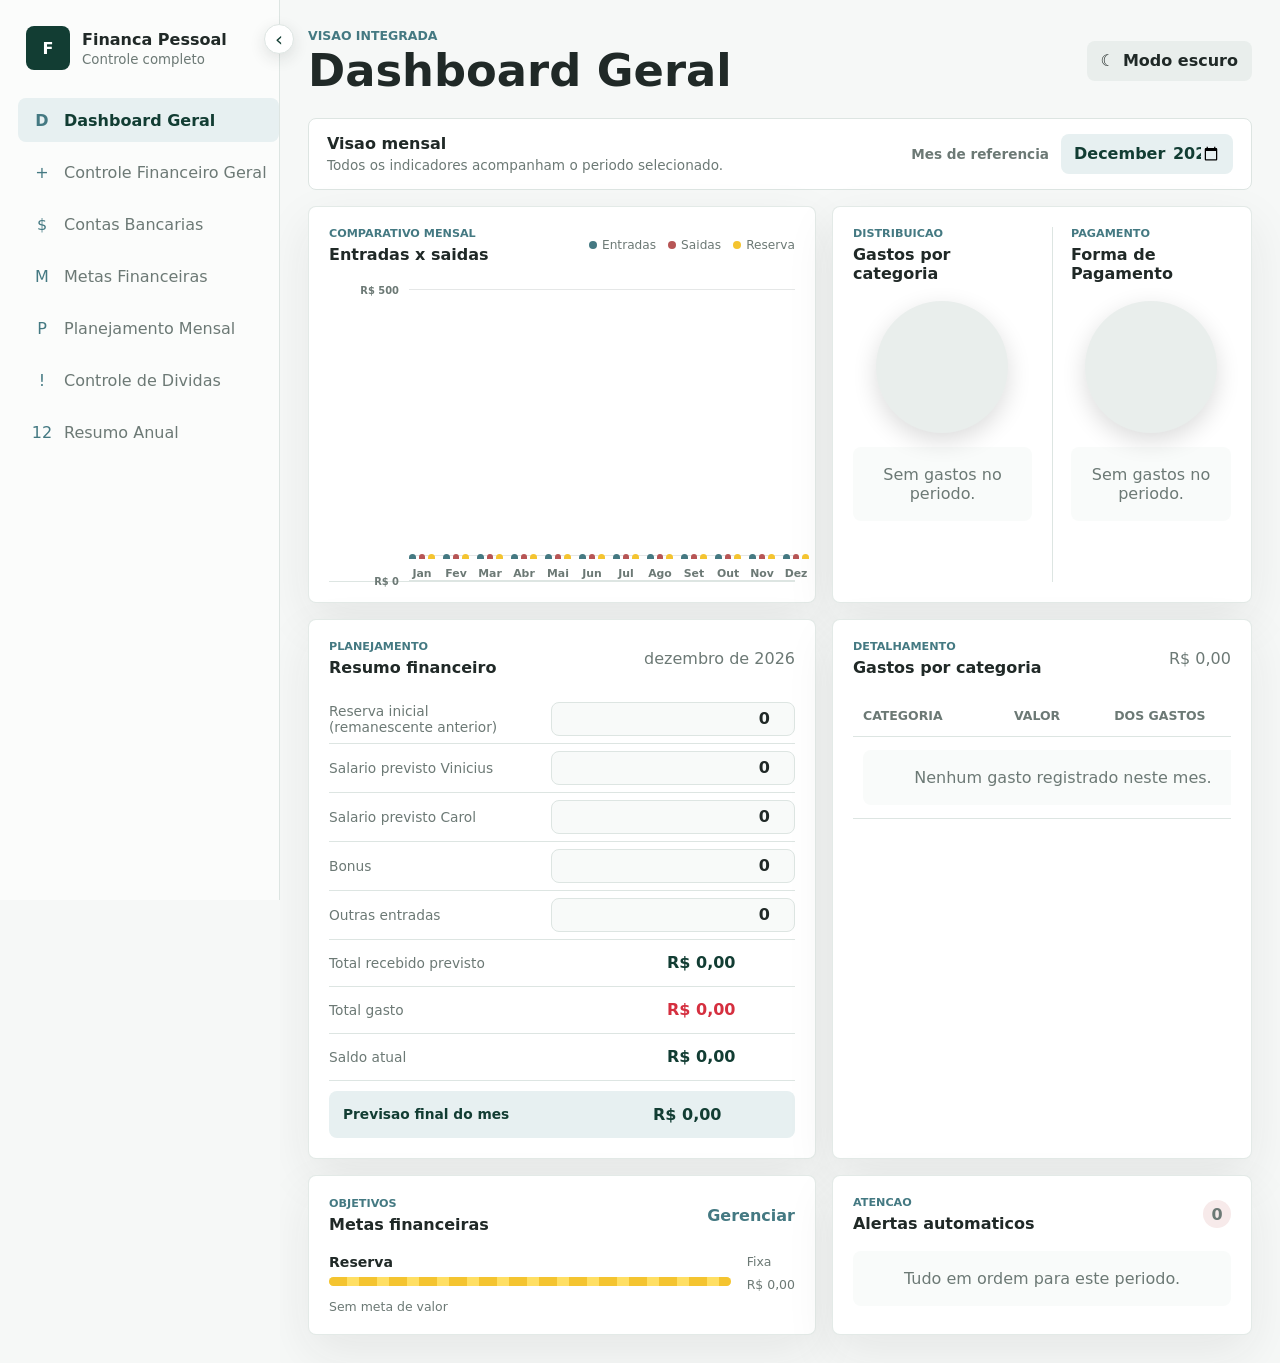
==== commit 035979a9: "Adiciona regua de valores ao grafico do dashboard" ====
--- a/public/index.html
+++ b/public/index.html
@@ -4,7 +4,7 @@
     <meta charset="UTF-8" />
     <meta name="viewport" content="width=device-width, initial-scale=1.0" />
     <title>Financa Pessoal</title>
-    <link rel="stylesheet" href="styles.css?v=20260622-5" />
+    <link rel="stylesheet" href="styles.css?v=20260622-10" />
   </head>
   <body>
     <div class="app-shell">
@@ -908,6 +908,6 @@
       </form>
     </dialog>
 
-    <script src="app.js?v=20260622-11"></script>
+    <script src="app.js?v=20260622-18"></script>
   </body>
 </html>
--- a/public/styles.css
+++ b/public/styles.css
@@ -1472,6 +1472,71 @@
   background: #8a918f;
 }
 
+.transaction-pagination {
+  display: flex;
+  align-items: center;
+  justify-content: flex-end;
+  gap: 8px;
+  padding: 10px 14px 12px;
+  border-top: 1px solid var(--line);
+  background: var(--panel);
+}
+
+.transaction-pagination button {
+  display: inline-flex;
+  align-items: center;
+  justify-content: center;
+  width: 34px;
+  height: 30px;
+  border: 1px solid var(--line);
+  border-radius: 8px;
+  color: var(--green);
+  background: var(--soft-gray);
+  font: inherit;
+  font-weight: 900;
+  cursor: pointer;
+}
+
+.transaction-pagination button:disabled {
+  color: var(--muted);
+  cursor: not-allowed;
+  opacity: 0.45;
+}
+
+.transaction-page-select {
+  position: relative;
+  display: inline-flex;
+  align-items: center;
+}
+
+.transaction-page-select select {
+  width: 48px;
+  height: 30px;
+  padding: 0 20px 0 10px;
+  border: 1px solid var(--line);
+  border-radius: 8px;
+  color: var(--text);
+  background: var(--panel);
+  font: inherit;
+  font-size: 0.8rem;
+  font-weight: 900;
+  text-align: center;
+  cursor: pointer;
+  appearance: none;
+}
+
+.transaction-page-select::after {
+  content: "";
+  position: absolute;
+  right: 9px;
+  width: 0;
+  height: 0;
+  border-right: 4px solid transparent;
+  border-left: 4px solid transparent;
+  border-top: 5px solid var(--muted);
+  pointer-events: none;
+}
+
 .monthly-table-head {
   display: grid;
   grid-template-columns: minmax(150px, 0.8fr) minmax(220px, 1fr) minmax(430px, auto);
@@ -2544,11 +2609,65 @@
 }
 
 .dashboard-annual-chart {
+  position: relative;
+  grid-template-columns: 70px minmax(0, 1fr);
+  align-items: stretch;
+  gap: 10px;
   min-height: 300px;
-}
-
-.dashboard-annual-chart .annual-bar-group {
+  padding-top: 8px;
+}
+
+.dashboard-chart-plot {
+  position: relative;
+  min-width: 0;
+  border-bottom: 1px solid var(--line);
+}
+
+.dashboard-bar-grid {
+  position: relative;
+  z-index: 1;
+  display: grid;
+  grid-template-columns: repeat(12, minmax(26px, 1fr));
+  align-items: end;
+  gap: 8px;
+  height: 100%;
+}
+
+.dashboard-bar-grid .annual-bar-group {
   height: 270px;
+}
+
+.chart-scale {
+  position: relative;
+  min-height: 270px;
+  padding-right: 8px;
+}
+
+.chart-scale span {
+  position: absolute;
+  right: 0;
+  transform: translateY(50%);
+  color: var(--muted);
+  font-size: 0.62rem;
+  font-weight: 800;
+  white-space: nowrap;
+}
+
+.chart-scale strong {
+  font: inherit;
+}
+
+.chart-grid-lines {
+  position: absolute;
+  inset: 0 0 24px;
+  pointer-events: none;
+}
+
+.chart-grid-lines span {
+  position: absolute;
+  right: 0;
+  left: 0;
+  border-top: 1px solid rgba(109, 125, 121, 0.18);
 }
 
 .annual-bar-group {
@@ -2691,6 +2810,14 @@
       "alerts";
   }
 
+  .dashboard-annual-chart {
+    grid-template-columns: 54px minmax(0, 1fr);
+  }
+
+  .chart-scale span {
+    font-size: 0.56rem;
+  }
+
   .smart-entry-form {
     grid-template-columns: repeat(3, minmax(150px, 1fr));
   }
